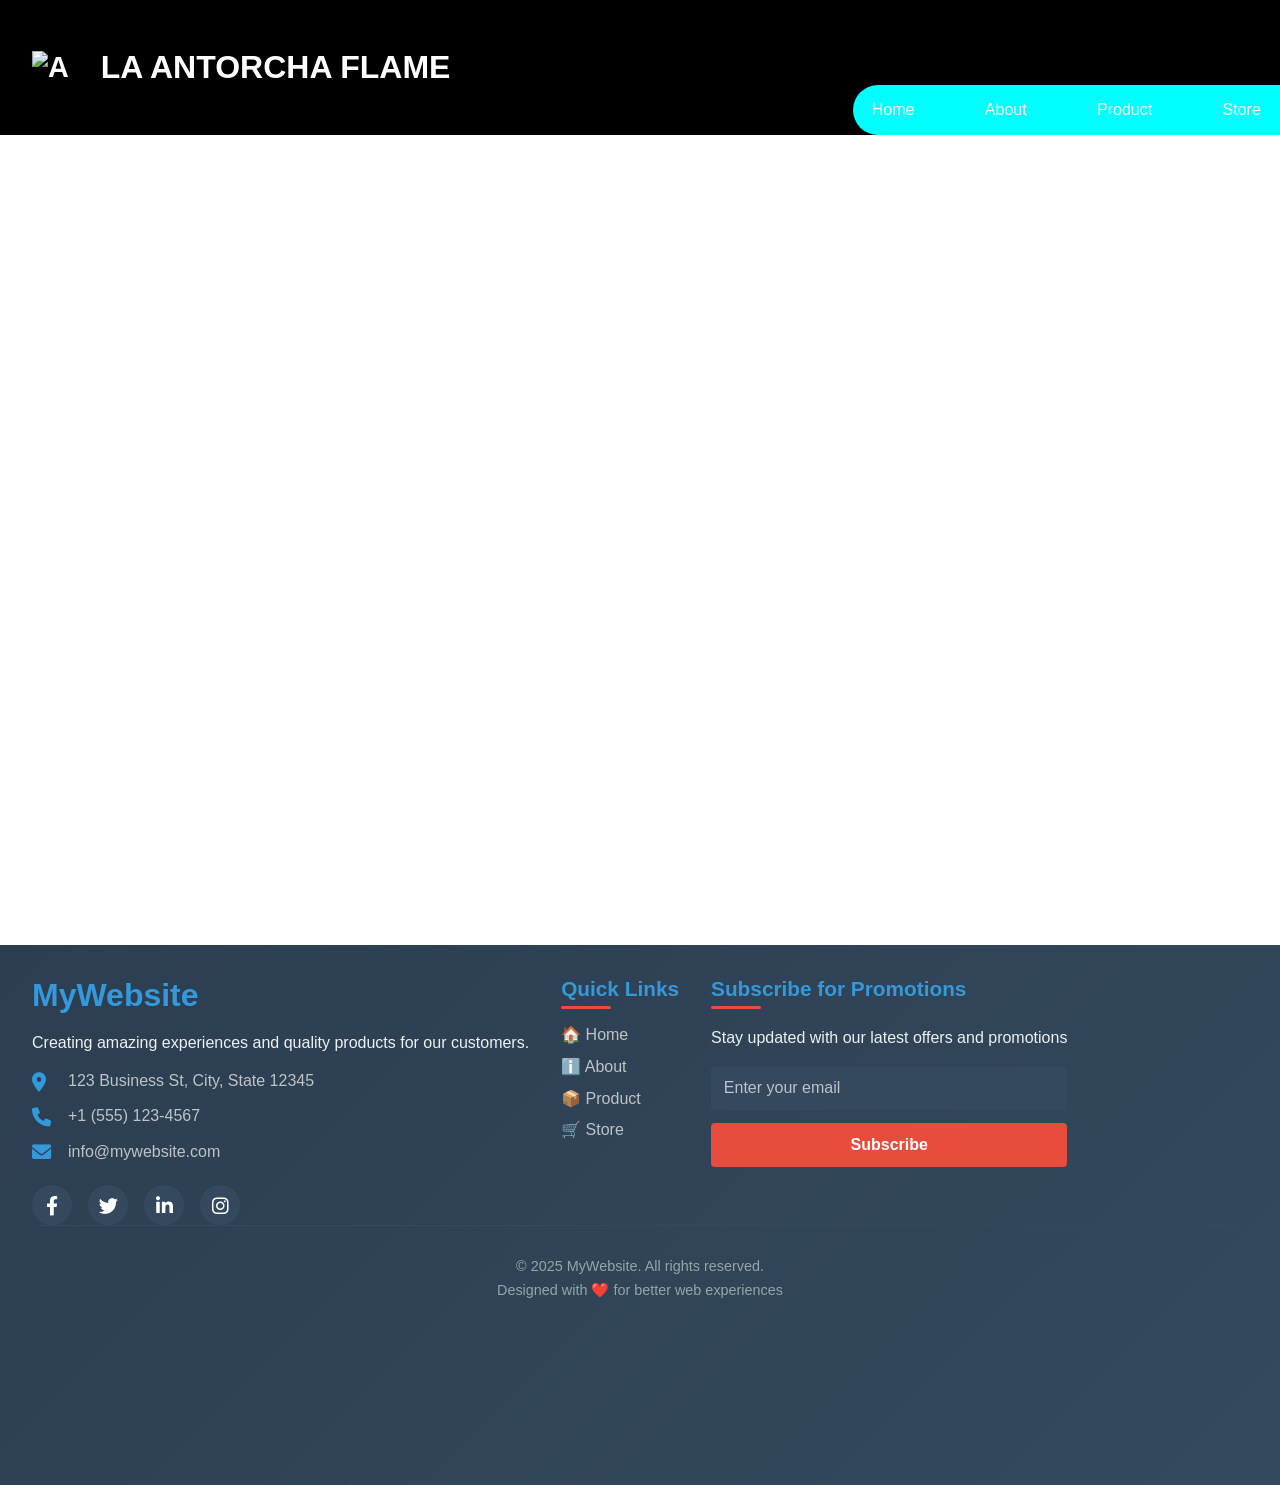
==== about.html @ 3cc9b440 "first commit" ====
<!DOCTYPE html>
<html lang="en">
<head>
    <meta charset="UTF-8">
    <meta name="viewport" content="width=device-width, initial-scale=1.0">
    <link rel="stylesheet" href="styles/style.css">
    <title>About</title>
</head>
<body>
    <iframe src="header.html" width="100%" height="100" frameborder="0"></iframe>

    <main>
        <section>

        </section>
    </main>
    
    <iframe src="footer.html" width="100%" height="100%"></iframe>
</body>
</html>
---- styles/style.css ----
* {
    padding: 0;
    margin: 0;
    box-sizing: border-box;
}

::-webkit-scrollbar {
    display: none;
}

body {
    margin: 0;
    padding: 0;
    min-height: 100vh;
    display: flex;
    flex-direction: column;
}

iframe[src="header.html"] {
    height: 15vh;
    border: none;
    display: block;
}

iframe[src="footer.html"] {
    width: 100%;
    height: 60vh;
    border: none;
    display: block;
}

main {
    height: 90vh;
}
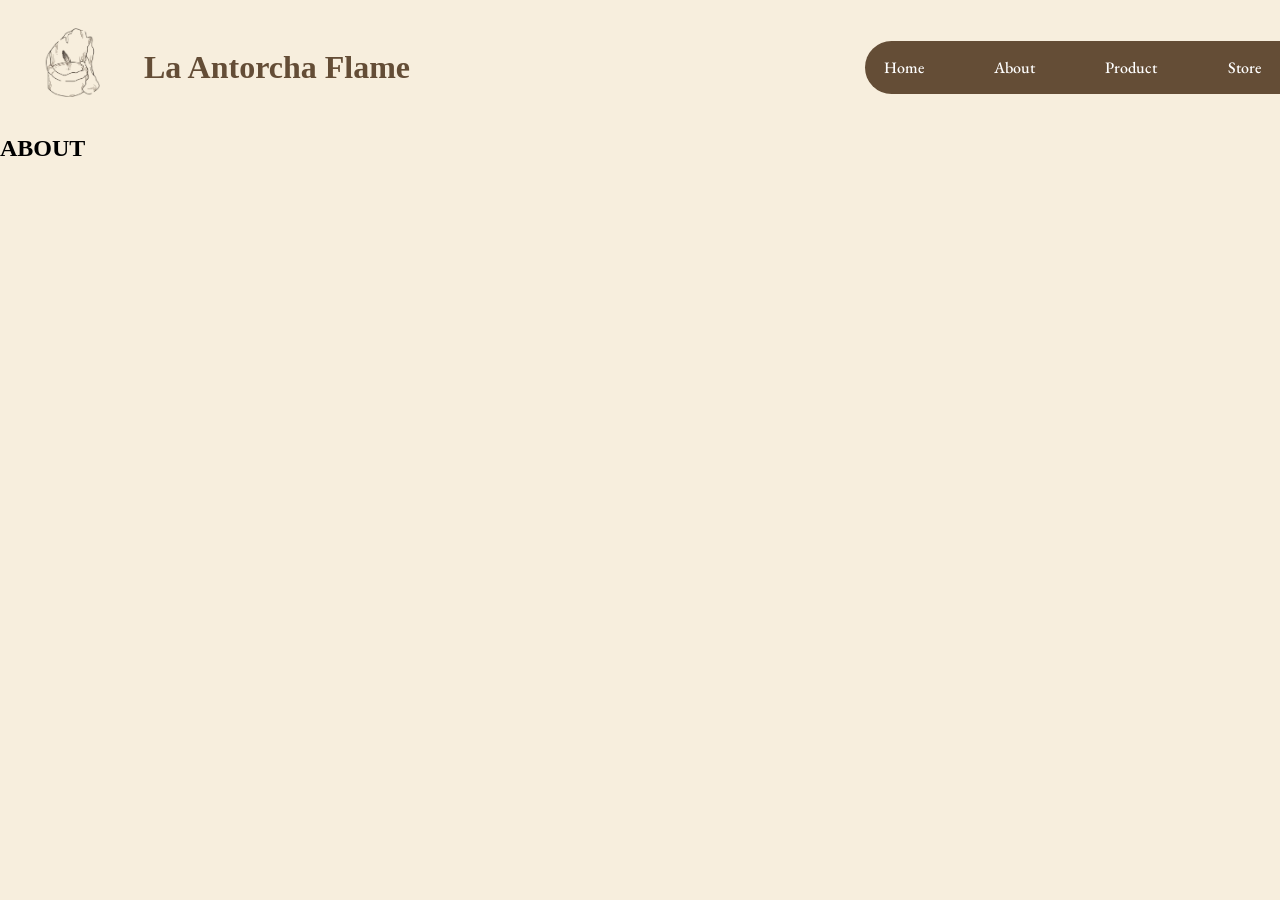
==== commit 45f68775: "Update about, product, and store html." ====
--- a/about.html
+++ b/about.html
@@ -11,10 +11,9 @@
 
     <main>
         <section>
-
+            <h1>ABOUT</h1>
         </section>
     </main>
     
-    <iframe src="footer.html" width="100%" height="100%"></iframe>
 </body>
 </html>
--- a/styles/style.css
+++ b/styles/style.css
@@ -8,10 +8,20 @@
     display: none;
 }
 
+:root {
+    --main-color: #644D36;
+    --main-bg: #F7EEDD;
+    --footer-bg: #B1A9A2;
+
+    --light-color-font: #F7EEDD;
+    --dark-color-font: #352325;
+
+    --accent-color: #756d6e;
+}
+
 body {
-    margin: 0;
-    padding: 0;
-    min-height: 100vh;
+    background-color: var(--main-bg);
+    width: 100%;
     display: flex;
     flex-direction: column;
 }
@@ -24,11 +34,266 @@
 
 iframe[src="footer.html"] {
     width: 100%;
-    height: 60vh;
+    height: 80vh;
     border: none;
     display: block;
 }
 
-main {
-    height: 90vh;
+main .hero-section{
+    height: 85vh;
+    display: flex;
+}
+
+.left-hero, .right-hero {
+    width: 50%;
+    height: 100%;
+}
+
+.left-hero {
+    padding: 2rem 2rem 2rem 0;
+    display: flex;
+    flex-direction: column;
+}
+
+.tagline, .hero-images {
+    height: 50%;
+}
+
+.tagline{
+    padding: 0 0 0 12.5rem;
+}
+
+.up-tagline {
+    font-size: 2rem;
+    font-weight: 600;
+    color: var(--main-color);
+}
+
+.sub-tagline {
+    font-size: 1.5rem;
+    padding: 0 5rem 1rem;
+    font-weight: 300;
+    font-style: italic;
+    color: var(--accent-color);
+}
+
+.hero-description {
+    color: var(--main-color);
+    font-weight: bold;
+}
+
+.hero-images {
+    display: flex;
+    align-items: center;
+}
+
+.hero-shape-1 {
+    display: flex;
+    justify-content: flex-end;
+    align-items: center;
+    background-color: var(--main-color);
+    width: 100%;
+    padding: 1.5rem 5rem;
+    gap: 3rem;
+    border-radius: 0 1rem 1rem 0;
+    overflow: visible;
+}
+
+.thumbnail {
+    position: relative;
+    cursor: pointer;
+    transition: all 0.3s ease;
+    border-radius: 50%;
+    padding: 0.5rem;
+    background: transparent;
+}
+
+.thumbnail img {
+    height: 5rem;
+    width: 5rem;
+    object-fit: cover;
+    border-radius: 50%;
+    transition: all 0.3s ease;
+}
+
+.thumbnail:hover img {
+    transform: scale(1.1);
+    border-color: var(--light-color-font);
+}
+
+.thumbnail.active img {
+    border-color: var(--light-color-font);
+    transform: scale(1.75);
+}
+
+.selection-circle {
+    position: absolute;
+    top: 50%;
+    left: 50%;
+    transform: translate(-50%, -50%) scale(0);
+    width: 6rem;
+    height: 6rem;
+    border: 1.75rem solid var(--main-bg);
+    border-radius: 50%;
+    opacity: 0;
+    transition: all 0.3s ease;
+    box-shadow: 0 0 0 .75rem var(--main-color);
+}
+
+.thumbnail.active .selection-circle {
+    transform: translate(-50%, -50%) scale(1.5);
+    opacity: 1;
+}
+
+
+.right-hero {
+    display: flex;
+    align-items: center;
+    justify-content: center;
+}
+
+.hero-shape-2 {
+    background-color: var(--footer-bg);
+    display: flex;
+    align-items: center;
+    justify-content: center;
+    border-radius: 71% 29% 55% 45% / 45% 36% 64% 55%;
+    animation: floatAndMorph 10s ease-in-out infinite;
+    position: relative;
+}
+
+.hero-shape-2::before {
+    content: '';
+    position: absolute;
+    top: -10%;
+    left: -10%;
+    width: 120%;
+    height: 120%;
+    opacity: 0.1;
+    border-radius: 71% 29% 55% 45% / 45% 36% 64% 55%;
+    animation: floatAndMorph 10s ease-in-out infinite;
+    z-index: -1;
+}
+
+.hero-shape-2 img {
+    height: 20rem;
+    position: relative;
+    z-index: 2;
+    transition: transform 0.3s ease;
+}
+
+@keyframes floatAndMorph {
+    0%, 100% {
+        border-radius: 71% 29% 55% 45% / 45% 36% 64% 55%;
+        transform: translateY(0px);
+    }
+    25% {
+        border-radius: 60% 40% 30% 70% / 60% 30% 70% 40%;
+        transform: translateY(-10px);
+    }
+    50% {
+        border-radius: 40% 60% 70% 30% / 40% 40% 60% 50%;
+        transform: translateY(-5px);
+    }
+    75% {
+        border-radius: 55% 45% 70% 30% / 63% 68% 32% 37%;
+        transform: translateY(-15px);
+    }
+}
+
+@media (max-width: 1200px) {
+    .tagline {
+        padding: 0 0 0 8rem;
+    }
+    
+    .up-tagline {
+        font-size: 1.8rem;
+    }
+    
+    .sub-tagline {
+        font-size: 1.3rem;
+        padding: 0 3rem 1rem;
+    }
+}
+
+@media (max-width: 768px) {
+    main .hero-section {
+        flex-direction: column;
+        height: auto;
+    }
+    
+    .left-hero, .right-hero {
+        width: 100%;
+        height: auto;
+    }
+    
+    .left-hero {
+        padding: 1rem;
+        order: 2;
+    }
+    
+    .right-hero {
+        order: 1;
+        padding: 2rem 0;
+    }
+    
+    .tagline, .hero-images {
+        height: auto;
+    }
+    
+    .tagline {
+        padding: 0 1rem;
+        text-align: center;
+    }
+    
+    .up-tagline {
+        font-size: 1.6rem;
+    }
+    
+    .sub-tagline {
+        font-size: 1.2rem;
+        padding: 0 1rem 1rem;
+    }
+    
+    .hero-shape-1 {
+        justify-content: center;
+        border-radius: 1rem;
+        padding: 1rem 2rem;
+        gap: 2rem;
+    }
+    
+    .thumbnail img {
+        height: 4rem;
+        width: 4rem;
+    }
+    
+    .selection-circle {
+        width: 5rem;
+        height: 5rem;
+    }
+}
+
+@media (max-width: 480px) {
+    .hero-shape-1 {
+        padding: 1rem;
+        gap: 1.5rem;
+    }
+    
+    .thumbnail img {
+        height: 3.5rem;
+        width: 3.5rem;
+    }
+    
+    .selection-circle {
+        width: 4.5rem;
+        height: 4.5rem;
+    }
+    
+    .up-tagline {
+        font-size: 1.4rem;
+    }
+    
+    .sub-tagline {
+        font-size: 1.1rem;
+    }
 }
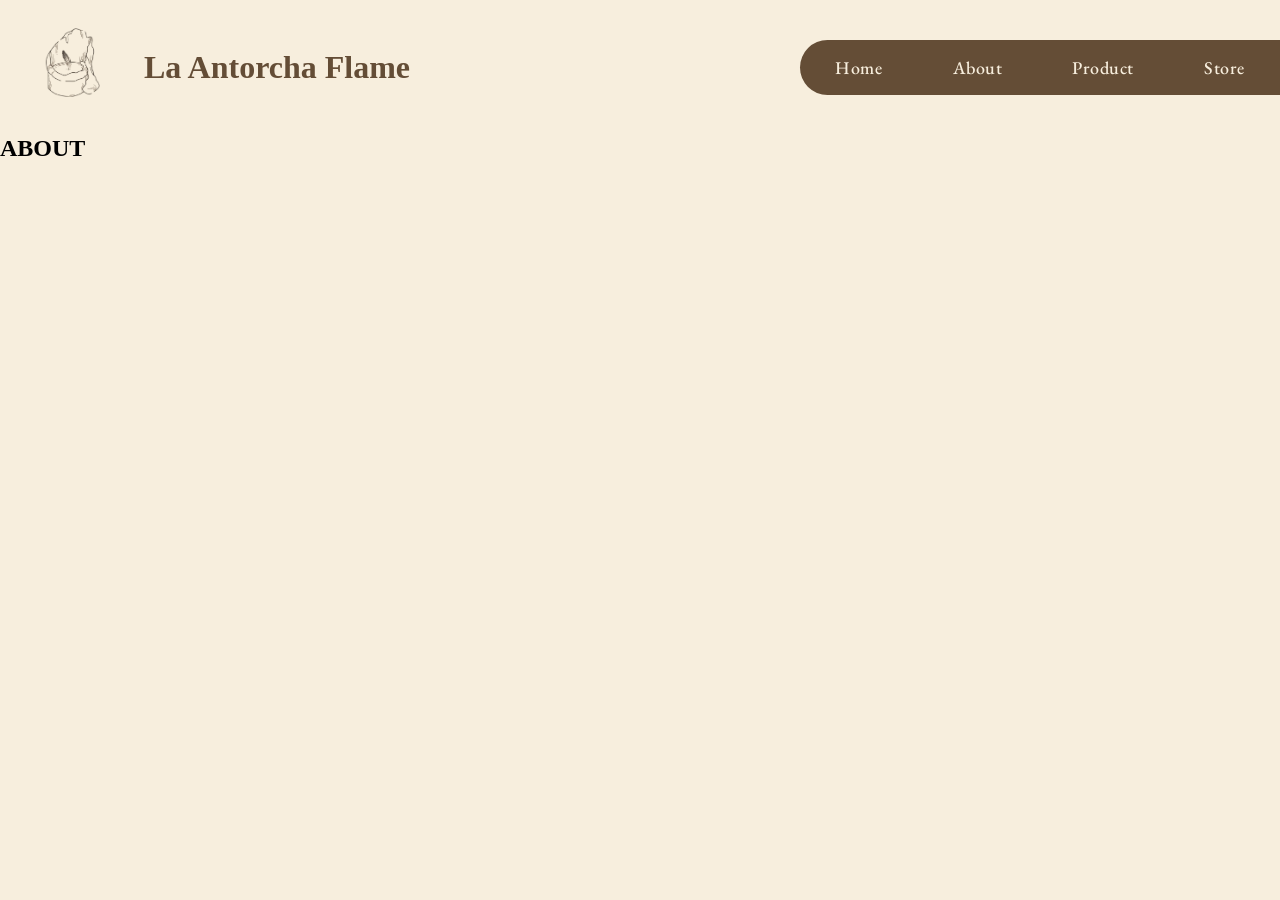
==== commit 57c4b039: "Section 2 ok." ====
--- a/about.html
+++ b/about.html
@@ -4,7 +4,7 @@
     <meta charset="UTF-8">
     <meta name="viewport" content="width=device-width, initial-scale=1.0">
     <link rel="stylesheet" href="styles/style.css">
-    <title>About</title>
+    <title>La Antorcha Flame - About</title>
 </head>
 <body>
     <iframe src="header.html" width="100%" height="100" frameborder="0"></iframe>
--- a/styles/style.css
+++ b/styles/style.css
@@ -21,9 +21,10 @@
 
 body {
     background-color: var(--main-bg);
-    width: 100%;
+    width: 100vw;
     display: flex;
     flex-direction: column;
+    overflow-x: hidden;
 }
 
 iframe[src="header.html"] {
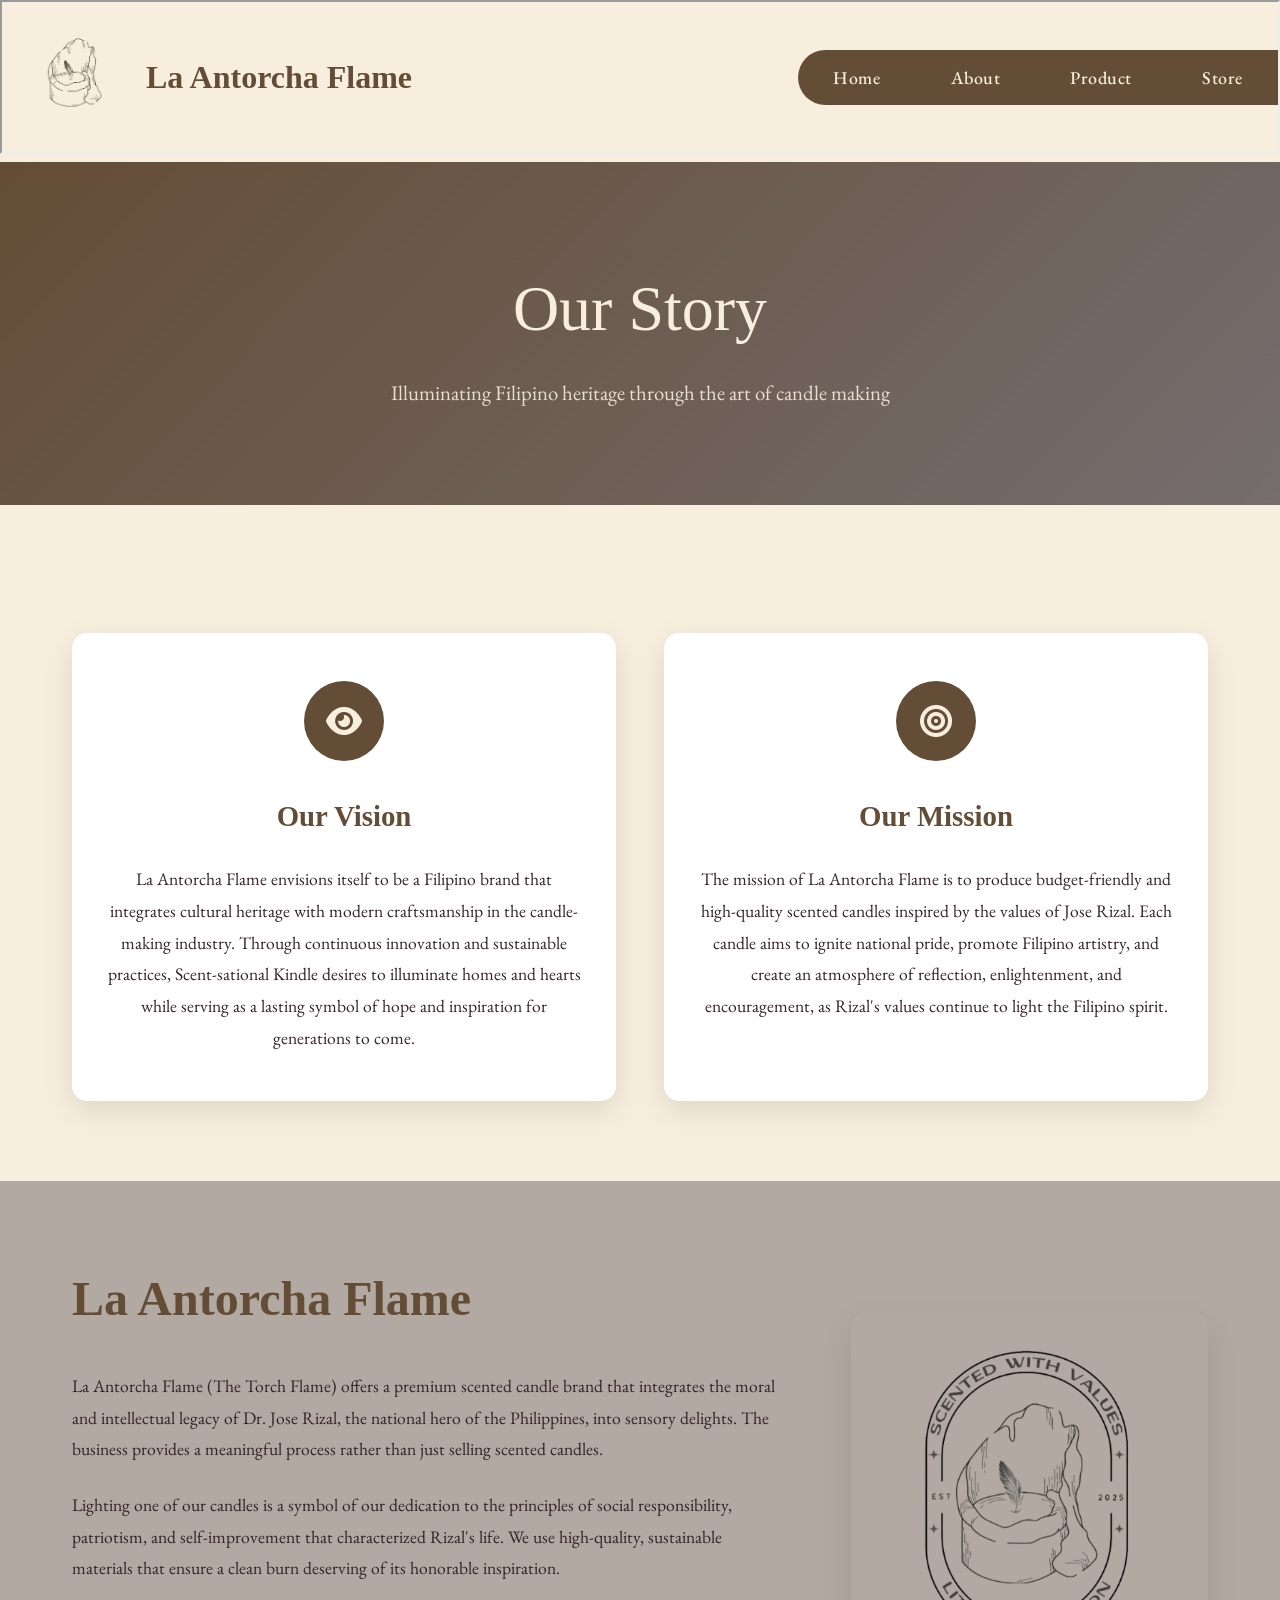
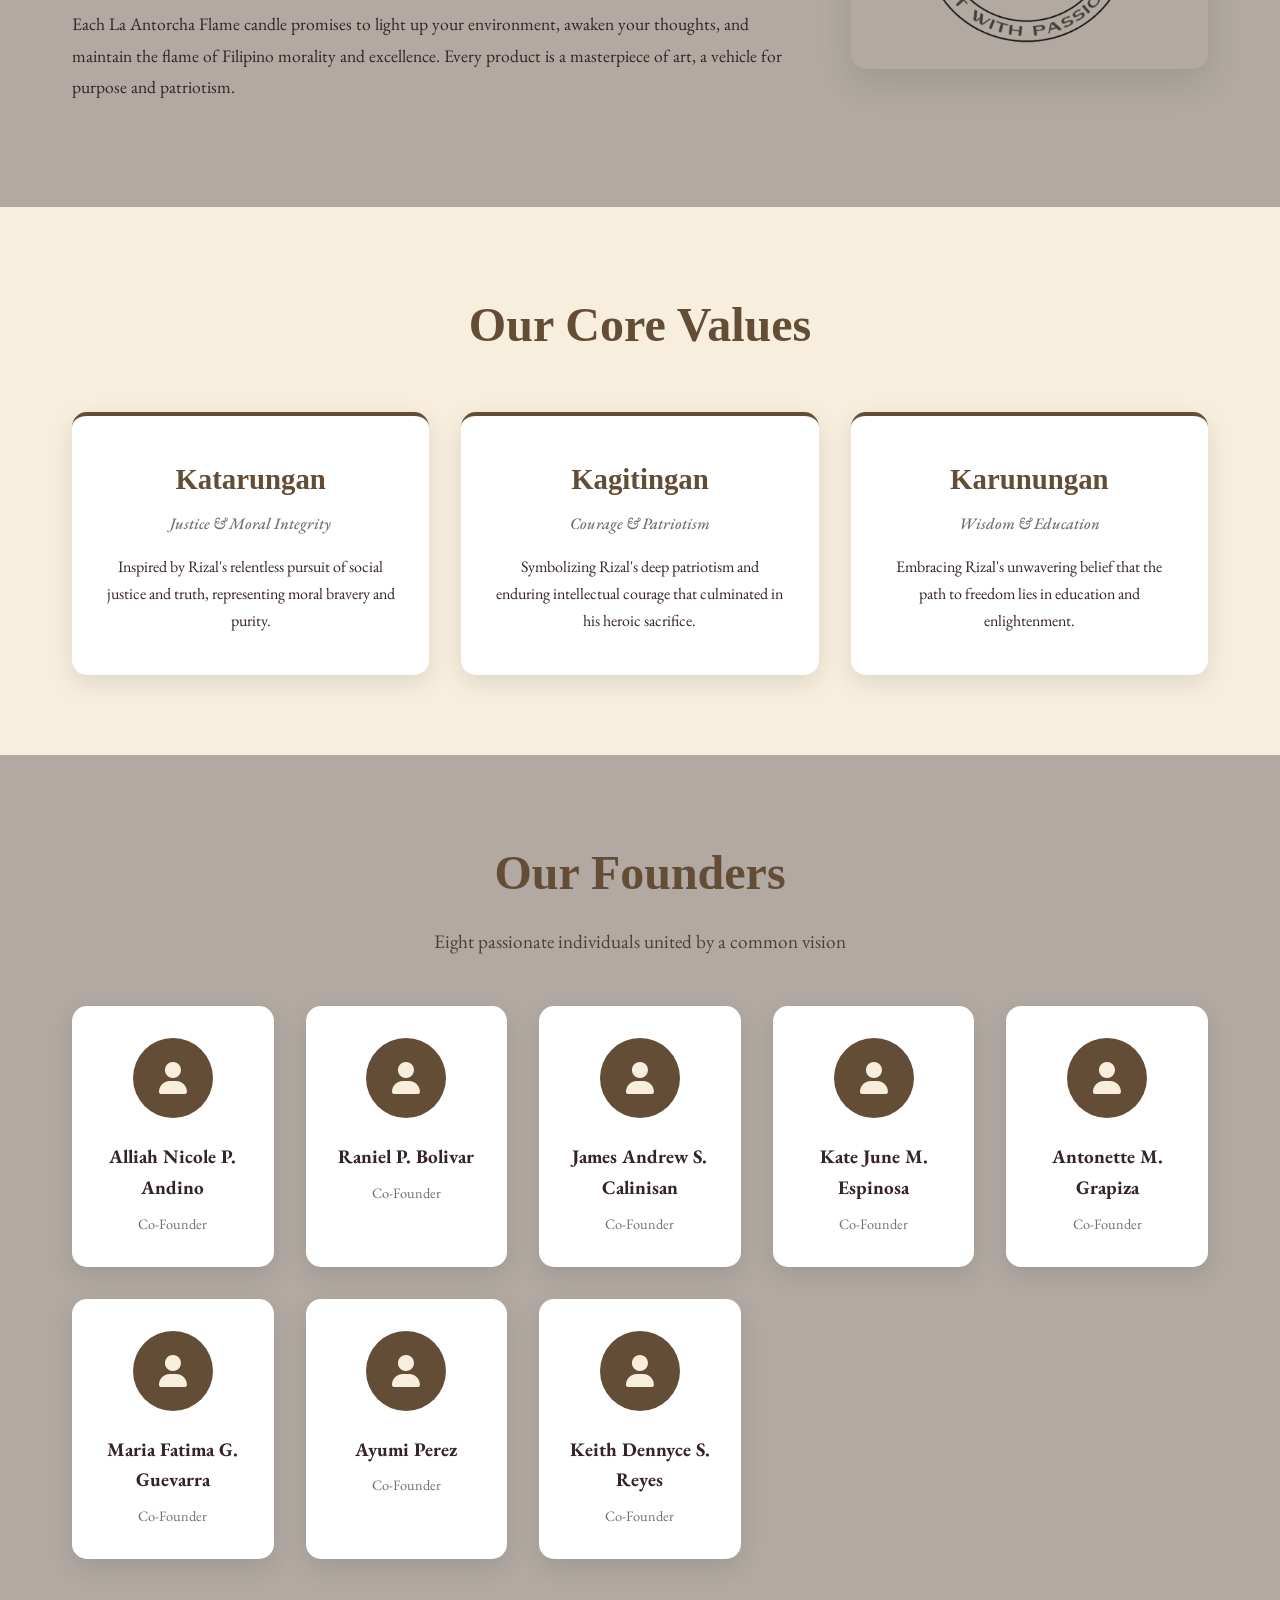
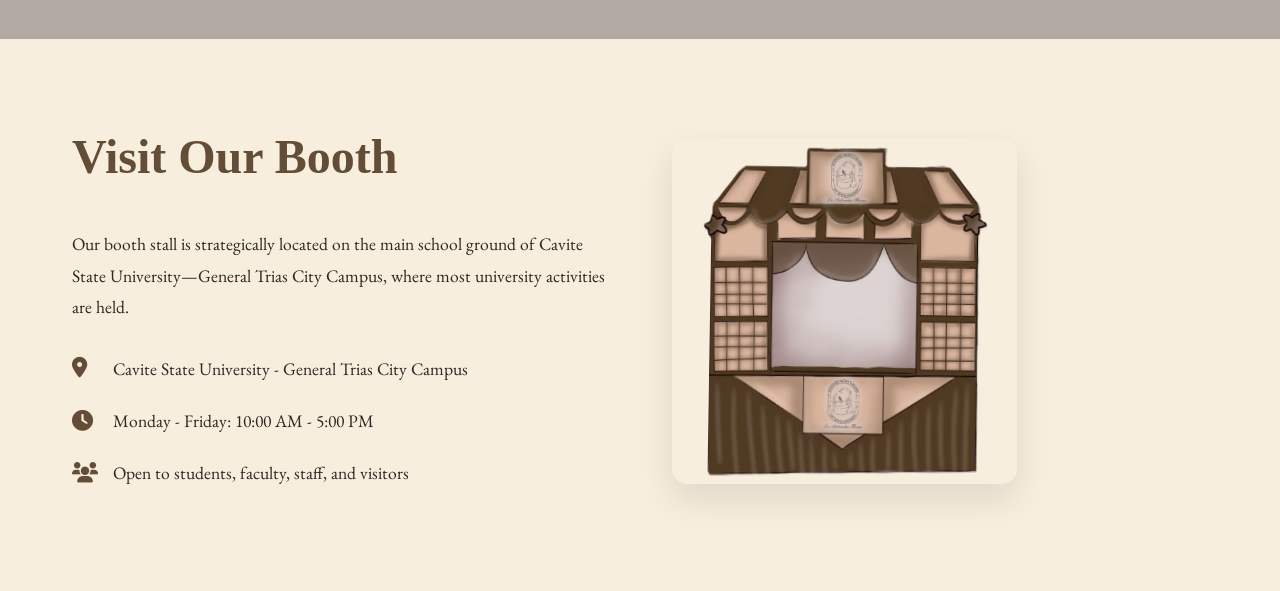
==== commit ff845877: "About started." ====
--- a/about.html
+++ b/about.html
@@ -2,18 +2,179 @@
 <html lang="en">
 <head>
     <meta charset="UTF-8">
+    <meta name="theme-color" content="#5c2f2d" />
     <meta name="viewport" content="width=device-width, initial-scale=1.0">
-    <link rel="stylesheet" href="styles/style.css">
-    <title>La Antorcha Flame - About</title>
+    <link rel="icon" type="image/x-icon" href="assets/images/logo.ico" />
+    <title>About Us - La Antorcha Flame</title>
+    <link rel="stylesheet" href="styles/about-style.css">
+    <link rel="stylesheet" href="styles/header-style.css">
+    <link rel="stylesheet" href="https://cdnjs.cloudflare.com/ajax/libs/font-awesome/6.0.0/css/all.min.css">
+    <link href="https://fonts.googleapis.com/css2?family=EB+Garamond:ital,wght@0,400..800;1,400..800&display=swap" rel="stylesheet">
+    <link href="https://db.onlinewebfonts.com/c/80556710521d23086f530e782e89b377?family=Shelley+Script+LT+W01" rel="stylesheet">
 </head>
 <body>
-    <iframe src="header.html" width="100%" height="100" frameborder="0"></iframe>
+    <iframe src="header.html" width="100%"></iframe>
 
-    <main>
-        <section>
-            <h1>ABOUT</h1>
+    <main class="about-main">
+        <section class="about-hero">
+            <div class="hero-content">
+                <h1>Our Story</h1>
+                <p>Illuminating Filipino heritage through the art of candle making</p>
+            </div>
+        </section>
+
+        <section class="mission-vision">
+            <div class="container">
+                <div class="mv-grid">
+                    <div class="mv-card">
+                        <div class="mv-icon">
+                            <i class="fas fa-eye"></i>
+                        </div>
+                        <h3>Our Vision</h3>
+                        <p>La Antorcha Flame envisions itself to be a Filipino brand that integrates cultural heritage with modern craftsmanship in the candle-making industry. Through continuous innovation and sustainable practices, Scent-sational Kindle desires to illuminate homes and hearts while serving as a lasting symbol of hope and inspiration for generations to come.</p>
+                    </div>
+                    <div class="mv-card">
+                        <div class="mv-icon">
+                            <i class="fas fa-bullseye"></i>
+                        </div>
+                        <h3>Our Mission</h3>
+                        <p>The mission of La Antorcha Flame is to produce budget-friendly and high-quality scented candles inspired by the values of Jose Rizal. Each candle aims to ignite national pride, promote Filipino artistry, and create an atmosphere of reflection, enlightenment, and encouragement, as Rizal's values continue to light the Filipino spirit.</p>
+                    </div>
+                </div>
+            </div>
+        </section>
+
+        <section class="our-story">
+            <div class="container">
+                <div class="story-content">
+                    <div class="story-text">
+                        <h2>La Antorcha Flame</h2>
+                        <p>La Antorcha Flame (The Torch Flame) offers a premium scented candle brand that integrates the moral and intellectual legacy of Dr. Jose Rizal, the national hero of the Philippines, into sensory delights. The business provides a meaningful process rather than just selling scented candles.</p>
+                        <p>Lighting one of our candles is a symbol of our dedication to the principles of social responsibility, patriotism, and self-improvement that characterized Rizal's life. We use high-quality, sustainable materials that ensure a clean burn deserving of its honorable inspiration.</p>
+                        <p>Each La Antorcha Flame candle promises to light up your environment, awaken your thoughts, and maintain the flame of Filipino morality and excellence. Every product is a masterpiece of art, a vehicle for purpose and patriotism.</p>
+                    </div>
+                    <div class="story-image">
+                        <img src="assets/images/logo-bg.png" alt="La Antorcha Flame Logo">
+                    </div>
+                </div>
+            </div>
+        </section>
+
+        <section class="values">
+            <div class="container">
+                <h2>Our Core Values</h2>
+                <div class="values-grid">
+                    <div class="value-card">
+                        <h3>Katarungan</h3>
+                        <p class="value-desc">Justice & Moral Integrity</p>
+                        <p>Inspired by Rizal's relentless pursuit of social justice and truth, representing moral bravery and purity.</p>
+                    </div>
+                    <div class="value-card">
+                        <h3>Kagitingan</h3>
+                        <p class="value-desc">Courage & Patriotism</p>
+                        <p>Symbolizing Rizal's deep patriotism and enduring intellectual courage that culminated in his heroic sacrifice.</p>
+                    </div>
+                    <div class="value-card">
+                        <h3>Karunungan</h3>
+                        <p class="value-desc">Wisdom & Education</p>
+                        <p>Embracing Rizal's unwavering belief that the path to freedom lies in education and enlightenment.</p>
+                    </div>
+                </div>
+            </div>
+        </section>
+
+        <section class="team">
+            <div class="container">
+                <h2>Our Founders</h2>
+                <p class="team-subtitle">Eight passionate individuals united by a common vision</p>
+                <div class="team-grid">
+                    <div class="team-member">
+                        <div class="member-avatar">
+                            <i class="fas fa-user"></i>
+                        </div>
+                        <h4>Alliah Nicole P. Andino</h4>
+                        <p>Co-Founder</p>
+                    </div>
+                    <div class="team-member">
+                        <div class="member-avatar">
+                            <i class="fas fa-user"></i>
+                        </div>
+                        <h4>Raniel P. Bolivar</h4>
+                        <p>Co-Founder</p>
+                    </div>
+                    <div class="team-member">
+                        <div class="member-avatar">
+                            <i class="fas fa-user"></i>
+                        </div>
+                        <h4>James Andrew S. Calinisan</h4>
+                        <p>Co-Founder</p>
+                    </div>
+                    <div class="team-member">
+                        <div class="member-avatar">
+                            <i class="fas fa-user"></i>
+                        </div>
+                        <h4>Kate June M. Espinosa</h4>
+                        <p>Co-Founder</p>
+                    </div>
+                    <div class="team-member">
+                        <div class="member-avatar">
+                            <i class="fas fa-user"></i>
+                        </div>
+                        <h4>Antonette M. Grapiza</h4>
+                        <p>Co-Founder</p>
+                    </div>
+                    <div class="team-member">
+                        <div class="member-avatar">
+                            <i class="fas fa-user"></i>
+                        </div>
+                        <h4>Maria Fatima G. Guevarra</h4>
+                        <p>Co-Founder</p>
+                    </div>
+                    <div class="team-member">
+                        <div class="member-avatar">
+                            <i class="fas fa-user"></i>
+                        </div>
+                        <h4>Ayumi Perez</h4>
+                        <p>Co-Founder</p>
+                    </div>
+                    <div class="team-member">
+                        <div class="member-avatar">
+                            <i class="fas fa-user"></i>
+                        </div>
+                        <h4>Keith Dennyce S. Reyes</h4>
+                        <p>Co-Founder</p>
+                    </div>
+                </div>
+            </div>
+        </section>
+
+        <section class="location">
+            <div class="container">
+                <div class="location-content">
+                    <div class="location-text">
+                        <h2>Visit Our Booth</h2>
+                        <p>Our booth stall is strategically located on the main school ground of Cavite State University—General Trias City Campus, where most university activities are held.</p>
+                        <div class="location-details">
+                            <div class="detail-item">
+                                <i class="fas fa-map-marker-alt"></i>
+                                <span>Cavite State University - General Trias City Campus</span>
+                            </div>
+                            <div class="detail-item">
+                                <i class="fas fa-clock"></i>
+                                <span>Monday - Friday: 10:00 AM - 5:00 PM</span>
+                            </div>
+                            <div class="detail-item">
+                                <i class="fas fa-users"></i>
+                                <span>Open to students, faculty, staff, and visitors</span>
+                            </div>
+                        </div>
+                    </div>
+                    <div class="location-image">
+                        <img src="assets/images/booth.png" alt="La Antorcha Flame Booth">
+                    </div>
+                </div>
+            </div>
         </section>
     </main>
-    
 </body>
 </html>
--- a/styles/about-style.css
+++ b/styles/about-style.css
@@ -0,0 +1,387 @@
+* {
+    margin: 0;
+    padding: 0;
+    box-sizing: border-box;
+}
+
+:root {
+    --main-color: #644D36;
+    --main-bg: #F7EEDD;
+    --footer-bg: #B1A9A2;
+    --light-color-font: #F7EEDD;
+    --dark-color-font: #352325;
+    --accent-color: #756d6e;
+}
+
+body {
+    background-color: var(--main-bg);
+    font-family: 'EB Garamond', serif;
+    color: var(--dark-color-font);
+    line-height: 1.6;
+}
+
+.about-main {
+    min-height: 85vh;
+}
+
+.container {
+    max-width: 1200px;
+    margin: 0 auto;
+    padding: 0 2rem;
+}
+
+.about-hero {
+    background: linear-gradient(135deg, var(--main-color) 0%, var(--accent-color) 100%);
+    color: var(--light-color-font);
+    padding: 6rem 2rem;
+    text-align: center;
+}
+
+.hero-content h1 {
+    font-family: "Shelley Script LT W01", serif;
+    font-size: 4rem;
+    margin-bottom: 1rem;
+    font-weight: normal;
+}
+
+.hero-content p {
+    font-size: 1.3rem;
+    opacity: 0.9;
+}
+
+/* Mission Vision Section */
+.mission-vision {
+    padding: 5rem 0;
+    background-color: var(--main-bg);
+}
+
+.mv-grid {
+    display: grid;
+    grid-template-columns: repeat(auto-fit, minmax(300px, 1fr));
+    gap: 3rem;
+    margin-top: 3rem;
+}
+
+.mv-card {
+    background: white;
+    padding: 3rem 2rem;
+    border-radius: 15px;
+    text-align: center;
+    box-shadow: 0 10px 30px rgba(0,0,0,0.1);
+    transition: transform 0.3s ease;
+}
+
+.mv-card:hover {
+    transform: translateY(-5px);
+}
+
+.mv-icon {
+    width: 80px;
+    height: 80px;
+    background: var(--main-color);
+    border-radius: 50%;
+    display: flex;
+    align-items: center;
+    justify-content: center;
+    margin: 0 auto 2rem;
+}
+
+.mv-icon i {
+    font-size: 2rem;
+    color: var(--light-color-font);
+}
+
+.mv-card h3 {
+    font-size: 1.8rem;
+    margin-bottom: 1.5rem;
+    color: var(--main-color);
+    font-family: "Shelley Script LT W01", serif;
+}
+
+.mv-card p {
+    font-size: 1.1rem;
+    line-height: 1.8;
+}
+
+/* Our Story Section */
+.our-story {
+    padding: 5rem 0;
+    background-color: var(--footer-bg);
+}
+
+.story-content {
+    display: grid;
+    grid-template-columns: 2fr 1fr;
+    gap: 4rem;
+    align-items: center;
+}
+
+.story-text h2 {
+    font-family: "Shelley Script LT W01", serif;
+    font-size: 3rem;
+    color: var(--main-color);
+    margin-bottom: 2rem;
+}
+
+.story-text p {
+    font-size: 1.1rem;
+    margin-bottom: 1.5rem;
+    line-height: 1.8;
+}
+
+.story-image {
+    text-align: center;
+}
+
+.story-image img {
+    max-width: 100%;
+    height: auto;
+    border-radius: 15px;
+    box-shadow: 0 15px 35px rgba(0,0,0,0.1);
+}
+
+/* Values Section */
+.values {
+    padding: 5rem 0;
+    background-color: var(--main-bg);
+    text-align: center;
+}
+
+.values h2 {
+    font-family: "Shelley Script LT W01", serif;
+    font-size: 3rem;
+    color: var(--main-color);
+    margin-bottom: 1rem;
+}
+
+.values-grid {
+    display: grid;
+    grid-template-columns: repeat(auto-fit, minmax(250px, 1fr));
+    gap: 2rem;
+    margin-top: 3rem;
+}
+
+.value-card {
+    background: white;
+    padding: 2.5rem 2rem;
+    border-radius: 15px;
+    box-shadow: 0 8px 25px rgba(0,0,0,0.1);
+    transition: all 0.3s ease;
+    border-top: 4px solid var(--main-color);
+}
+
+.value-card:hover {
+    transform: translateY(-8px);
+    box-shadow: 0 15px 35px rgba(0,0,0,0.15);
+}
+
+.value-card h3 {
+    font-size: 1.8rem;
+    color: var(--main-color);
+    margin-bottom: 0.5rem;
+    font-family: "Shelley Script LT W01", serif;
+}
+
+.value-desc {
+    font-style: italic;
+    color: var(--accent-color);
+    margin-bottom: 1rem;
+    font-weight: 500;
+}
+
+.value-card p {
+    font-size: 1rem;
+    line-height: 1.7;
+}
+
+/* Team Section */
+.team {
+    padding: 5rem 0;
+    background-color: var(--footer-bg);
+    text-align: center;
+}
+
+.team h2 {
+    font-family: "Shelley Script LT W01", serif;
+    font-size: 3rem;
+    color: var(--main-color);
+    margin-bottom: 1rem;
+}
+
+.team-subtitle {
+    font-size: 1.2rem;
+    color: var(--dark-color-font);
+    margin-bottom: 3rem;
+    opacity: 0.8;
+}
+
+.team-grid {
+    display: grid;
+    grid-template-columns: repeat(auto-fit, minmax(200px, 1fr));
+    gap: 2rem;
+}
+
+.team-member {
+    background: white;
+    padding: 2rem 1.5rem;
+    border-radius: 15px;
+    box-shadow: 0 8px 25px rgba(0,0,0,0.1);
+    transition: transform 0.3s ease;
+}
+
+.team-member:hover {
+    transform: translateY(-5px);
+}
+
+.member-avatar {
+    width: 80px;
+    height: 80px;
+    background: var(--main-color);
+    border-radius: 50%;
+    display: flex;
+    align-items: center;
+    justify-content: center;
+    margin: 0 auto 1.5rem;
+}
+
+.member-avatar i {
+    font-size: 2rem;
+    color: var(--light-color-font);
+}
+
+.team-member h4 {
+    font-size: 1.2rem;
+    color: var(--dark-color-font);
+    margin-bottom: 0.5rem;
+}
+
+.team-member p {
+    color: var(--accent-color);
+    font-size: 0.9rem;
+}
+
+/* Location Section */
+.location {
+    padding: 5rem 0;
+    background-color: var(--main-bg);
+}
+
+.location-content {
+    display: grid;
+    grid-template-columns: 1fr 1fr;
+    gap: 4rem;
+    align-items: center;
+}
+
+.location-text h2 {
+    font-family: "Shelley Script LT W01", serif;
+    font-size: 3rem;
+    color: var(--main-color);
+    margin-bottom: 2rem;
+}
+
+.location-text p {
+    font-size: 1.1rem;
+    margin-bottom: 2rem;
+    line-height: 1.8;
+}
+
+.detail-item {
+    display: flex;
+    align-items: center;
+    margin-bottom: 1.5rem;
+    font-size: 1.1rem;
+}
+
+.detail-item i {
+    color: var(--main-color);
+    font-size: 1.3rem;
+    margin-right: 1rem;
+    width: 25px;
+}
+
+.location-image img {
+    max-width: 100%;
+    height: auto;
+    border-radius: 15px;
+    box-shadow: 0 15px 35px rgba(0,0,0,0.1);
+}
+
+/* Responsive Design */
+@media (max-width: 1024px) {
+    .hero-content h1 {
+        font-size: 3rem;
+    }
+    
+    .story-content,
+    .location-content {
+        grid-template-columns: 1fr;
+        gap: 3rem;
+    }
+    
+    .story-image,
+    .location-image {
+        order: -1;
+    }
+}
+
+@media (max-width: 768px) {
+    .about-hero {
+        padding: 4rem 1rem;
+    }
+    
+    .hero-content h1 {
+        font-size: 2.5rem;
+    }
+    
+    .hero-content p {
+        font-size: 1.1rem;
+    }
+    
+    .container {
+        padding: 0 1rem;
+    }
+    
+    .mv-grid,
+    .values-grid,
+    .team-grid {
+        grid-template-columns: 1fr;
+    }
+    
+    .mv-card,
+    .value-card,
+    .team-member {
+        padding: 2rem 1.5rem;
+    }
+    
+    .story-text h2,
+    .values h2,
+    .team h2,
+    .location-text h2 {
+        font-size: 2.2rem;
+    }
+}
+
+@media (max-width: 480px) {
+    .about-hero {
+        padding: 3rem 1rem;
+    }
+    
+    .hero-content h1 {
+        font-size: 2rem;
+    }
+    
+    .hero-content p {
+        font-size: 1rem;
+    }
+    
+    .mv-card,
+    .value-card,
+    .team-member {
+        padding: 1.5rem 1rem;
+    }
+    
+    .detail-item {
+        font-size: 1rem;
+    }
+}
--- a/styles/header-style.css
+++ b/styles/header-style.css
@@ -0,0 +1,247 @@
+* {
+    margin: 0;
+    padding: 0;
+    box-sizing: border-box;
+}
+
+::-webkit-scrollbar {
+    display: none;
+}
+
+:root {
+    --main-color: #644D36;
+    --main-bg: #F7EEDD;
+    --footer-bg: #B1A9A2;
+    --light-color-font: #F7EEDD;
+    --dark-color-font: #352325;
+    --accent-color: #756d6e;
+}
+
+body {
+    margin: 0;
+}
+
+header {
+    font-family: 'EB Garamond', serif;
+    display: flex;
+    justify-content: space-between;
+    background-color: var(--main-bg);
+    height: 100vh;
+}
+
+.header-content {
+    padding: 0 2rem;
+    display: flex;
+    align-items: center;
+    gap: 2rem;
+}
+
+.header-content h1 {
+    font-family: "Shelley Script LT W01", serif;
+    color: var(--main-color);
+}
+
+.logo {
+    color: white;
+    font-size: 1.8rem;
+    font-weight: bold;
+    text-decoration: none;
+}
+
+.logo img {
+    height: 5rem;
+}
+
+nav {
+    display: flex;
+    align-items: center;
+}
+
+nav ul {
+    list-style: none;
+    display: flex;
+    gap: 2rem;
+    background-color: var(--main-color);
+    padding: 1rem;
+    border-radius: 5rem 0 0 5rem;
+}
+
+nav a {
+    position: relative;
+    text-decoration: none;
+    font-family: 'EB Garamond', serif;
+    color: var(--light-color-font);
+    font-size: 18px;
+    letter-spacing: 0.5px;
+    padding: 0.8rem 1.2rem;
+    font-weight: 500;
+    transition: all 0.3s ease;
+}
+
+nav a:after {
+    content: "";
+    position: absolute;
+    background-color: var(--light-color-font);
+    height: 2px;
+    width: 0;
+    left: 20%;
+    bottom: 5px;
+    transition: 0.3s;
+}
+
+nav a:hover {
+    color: var(--light-color-font);
+}
+
+nav a:hover:after {
+    width: 60%;
+}
+
+/* Tablet Styles (768px - 1024px) */
+@media (max-width: 1024px) and (min-width: 769px) {
+    .header-content h1 {
+        font-size: 3rem;
+    }
+
+    .logo img {
+        height: 7rem;
+    }
+    
+    nav ul {
+        gap: 1.5rem;
+    }
+    
+    nav a {
+        font-size: 1.25rem;
+        padding: 0.6rem 1rem;
+    }
+}
+
+/* Mobile Styles (768px and below) */
+@media (max-width: 768px) {
+    header {
+        height: auto;
+        gap: 1rem;
+    }
+    
+    .header-content {
+        padding: 0;
+        justify-content: center;
+        padding: 0 1rem;
+    }
+    
+    .header-content h1 {
+        font-size: 2rem;
+    }
+    
+    .logo img {
+        height: 5rem;
+    }
+    
+    nav ul {
+        padding: 0.8rem;
+        gap: 1rem;
+    }
+    
+    nav a {
+        font-size: 14px;
+        padding: 0.5rem 0.8rem;
+    }
+}
+
+/* Burger Menu Styles - Mobile Only (480px and below) */
+.burger-menu {
+    display: none;
+    flex-direction: column;
+    cursor: pointer;
+    padding: 0.5rem;
+    z-index: 1000;
+    background: var(--main-bg);
+    border-radius: 4px;
+}
+
+.burger-menu span {
+    width: 25px;
+    height: 3px;
+    background-color: var(--main-color);
+    margin: 3px 0;
+    transition: 0.3s;
+    border-radius: 2px;
+}
+
+/* Burger menu animation to X */
+.burger-menu.active span:nth-child(1) {
+    transform: rotate(45deg) translate(6px, 6px);
+    background-color: var(--light-color-font);
+}
+
+.burger-menu.active span:nth-child(2) {
+    opacity: 0;
+}
+
+.burger-menu.active span:nth-child(3) {
+    transform: rotate(-45deg) translate(6px, -6px);
+    background-color: var(--light-color-font);
+}
+
+.burger-menu.active {
+    background-color: var(--main-color);
+    border-color: var(--light-color-font);
+}
+
+/* Small Mobile Styles (480px and below) - BURGER MENU ONLY HERE */
+@media (max-width: 480px) {
+    .header-content h1 {
+        font-size: 2rem;
+    }
+    
+    .logo img {
+        height: 3.5rem;
+    }
+    
+    nav ul {
+        display: none;
+    }
+    
+    .burger-menu {
+        display: flex;
+    }
+    
+    nav ul.active {
+        display: flex;
+        position: fixed;
+        top: 0;
+        right: 0;
+        width: 100%;
+        background-color: var(--main-color);
+        flex-direction: row;
+        justify-content: center;
+        align-items: center;
+        text-align: center;
+        z-index: 999;
+        border-radius: 0;
+        gap: 1rem;
+        margin: 0;
+    }
+    
+    nav ul li {
+        width: 100%;
+    }
+    
+    nav a {
+        font-size: .75rem;
+        display: block;
+        width: 100%;
+        text-align: center;
+    }
+    
+    nav a:after {
+        left: 50%;
+        transform: translateX(-50%);
+        bottom: 8px;
+    }
+    
+    nav a:hover:after {
+        width: 40%;
+    }
+}
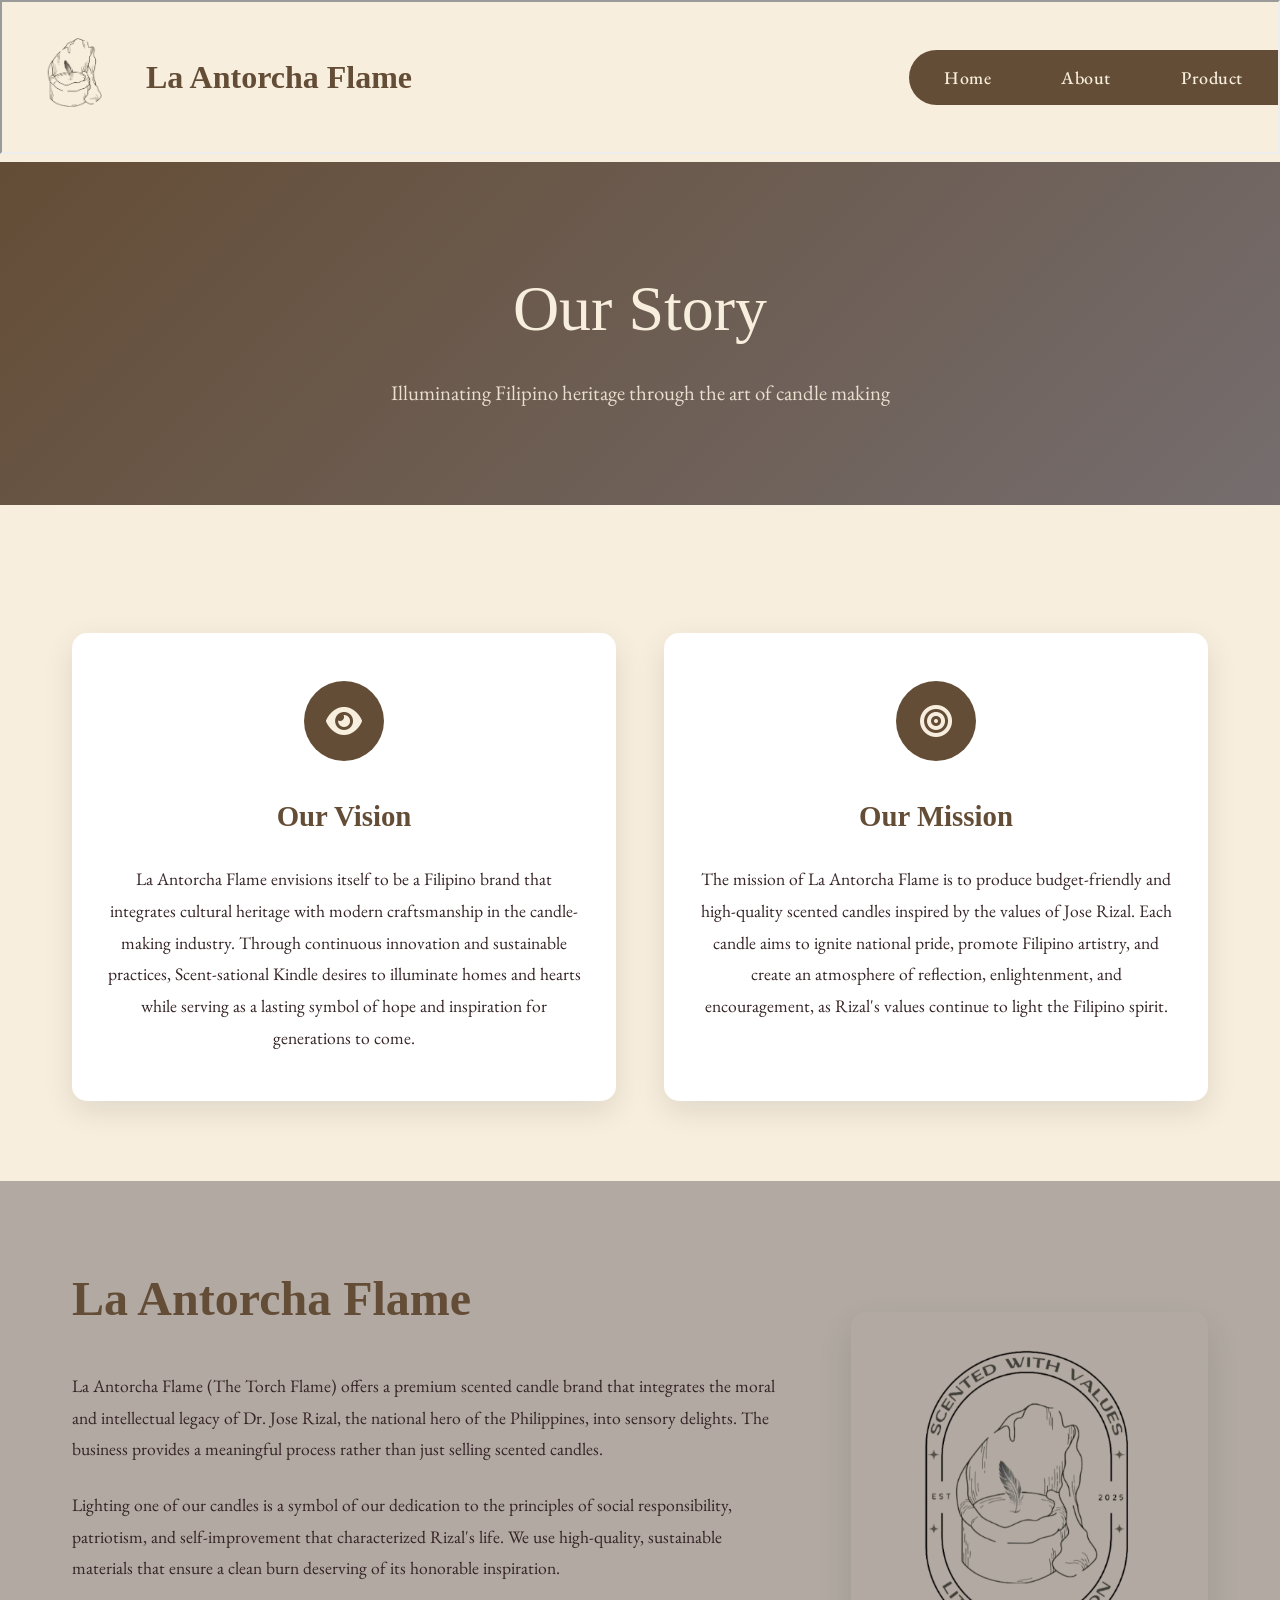
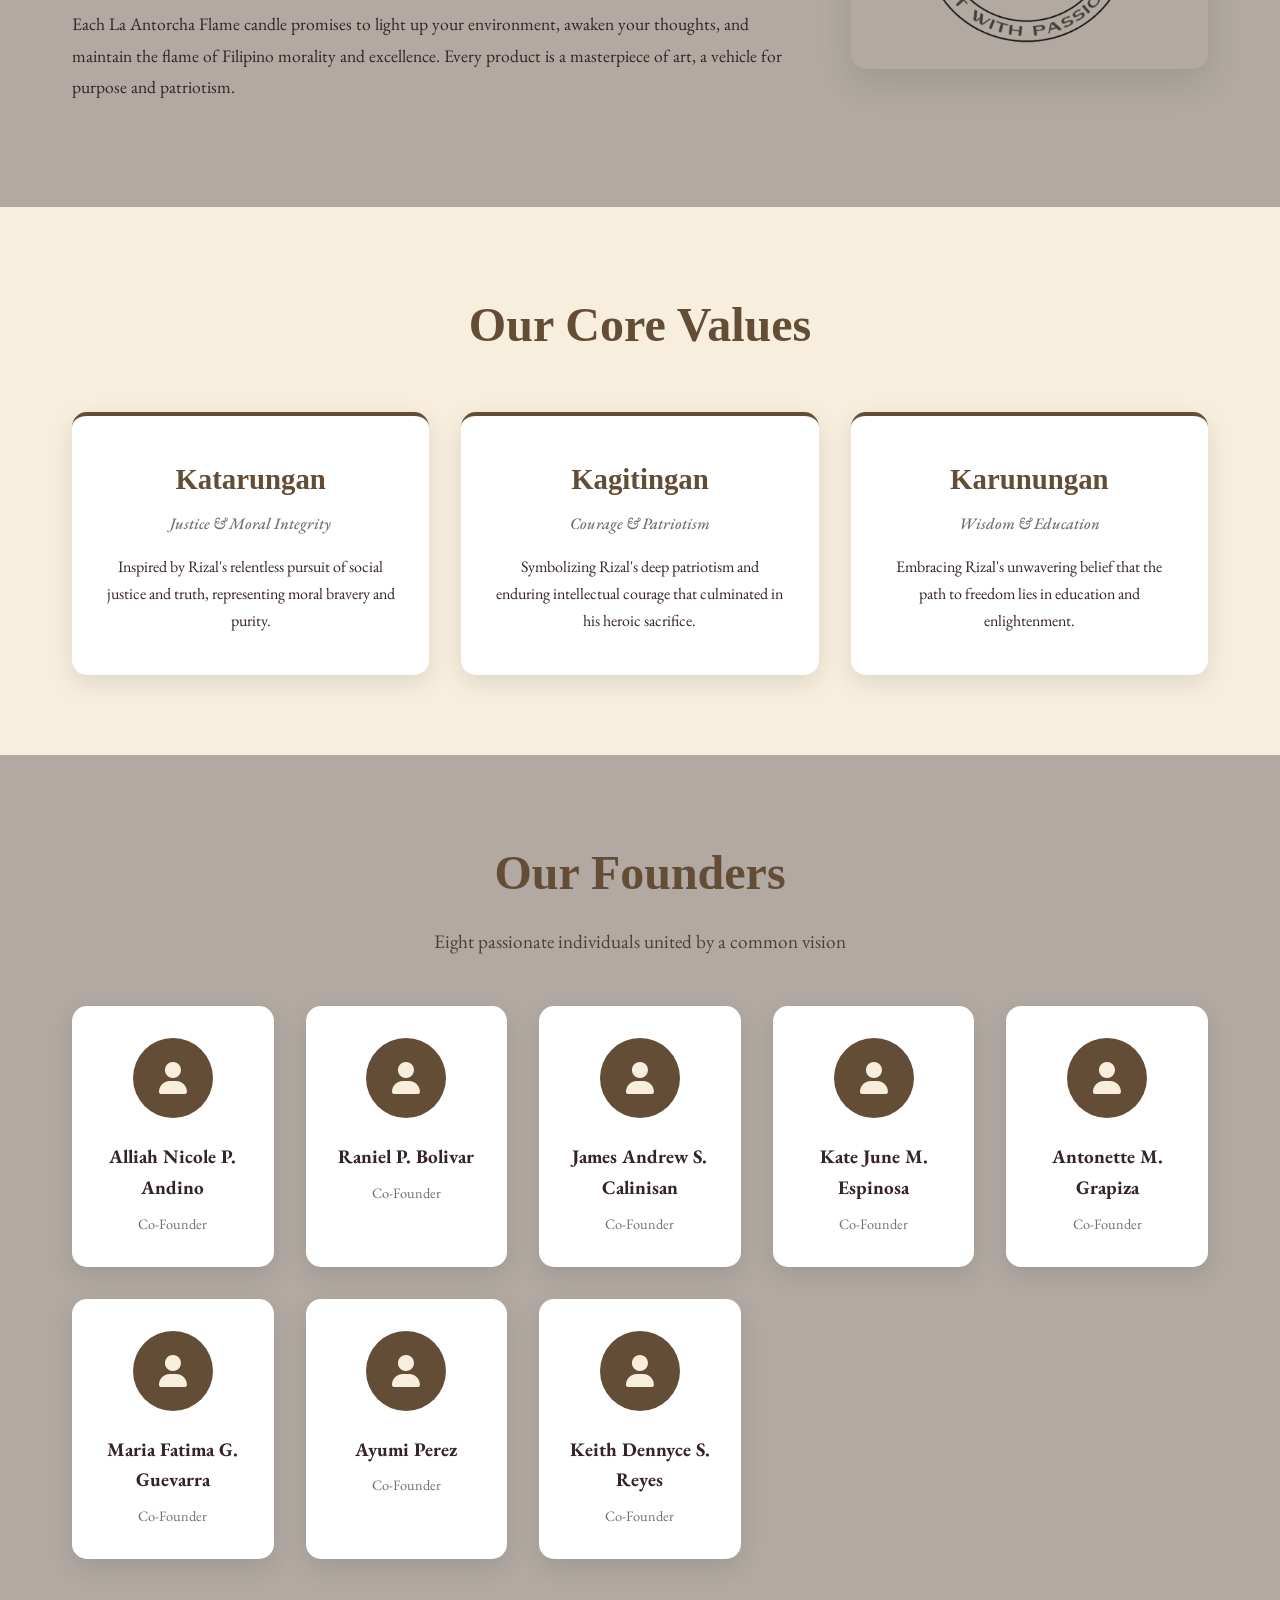
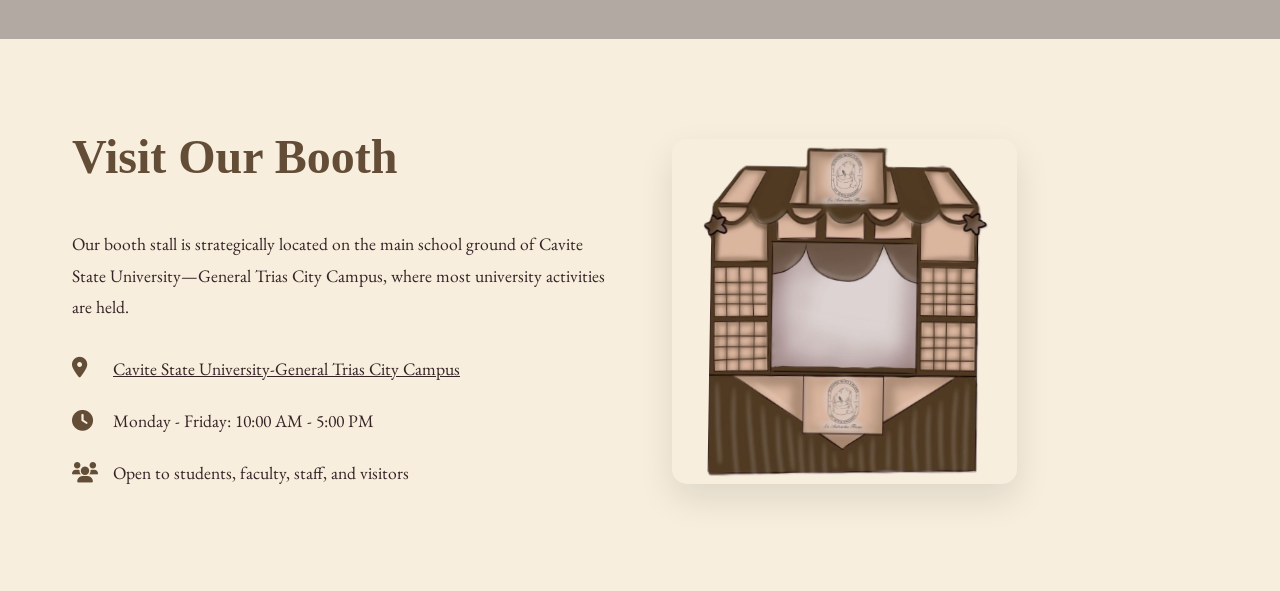
==== commit da61e71d: "I think this is good already." ====
--- a/about.html
+++ b/about.html
@@ -1,180 +1,247 @@
 <!DOCTYPE html>
 <html lang="en">
-<head>
-    <meta charset="UTF-8">
+  <head>
+    <meta charset="UTF-8" />
     <meta name="theme-color" content="#5c2f2d" />
-    <meta name="viewport" content="width=device-width, initial-scale=1.0">
+    <meta name="viewport" content="width=device-width, initial-scale=1.0" />
     <link rel="icon" type="image/x-icon" href="assets/images/logo.ico" />
     <title>About Us - La Antorcha Flame</title>
-    <link rel="stylesheet" href="styles/about-style.css">
-    <link rel="stylesheet" href="styles/header-style.css">
-    <link rel="stylesheet" href="https://cdnjs.cloudflare.com/ajax/libs/font-awesome/6.0.0/css/all.min.css">
-    <link href="https://fonts.googleapis.com/css2?family=EB+Garamond:ital,wght@0,400..800;1,400..800&display=swap" rel="stylesheet">
-    <link href="https://db.onlinewebfonts.com/c/80556710521d23086f530e782e89b377?family=Shelley+Script+LT+W01" rel="stylesheet">
-</head>
-<body>
+    <link rel="stylesheet" href="styles/about-style.css" />
+    <link rel="stylesheet" href="styles/header-style.css" />
+    <link
+      rel="stylesheet"
+      href="https://cdnjs.cloudflare.com/ajax/libs/font-awesome/6.0.0/css/all.min.css"
+    />
+    <link
+      href="https://fonts.googleapis.com/css2?family=EB+Garamond:ital,wght@0,400..800;1,400..800&display=swap"
+      rel="stylesheet"
+    />
+    <link
+      href="https://db.onlinewebfonts.com/c/80556710521d23086f530e782e89b377?family=Shelley+Script+LT+W01"
+      rel="stylesheet"
+    />
+  </head>
+  <body>
     <iframe src="header.html" width="100%"></iframe>
 
     <main class="about-main">
-        <section class="about-hero">
-            <div class="hero-content">
-                <h1>Our Story</h1>
-                <p>Illuminating Filipino heritage through the art of candle making</p>
-            </div>
-        </section>
-
-        <section class="mission-vision">
-            <div class="container">
-                <div class="mv-grid">
-                    <div class="mv-card">
-                        <div class="mv-icon">
-                            <i class="fas fa-eye"></i>
-                        </div>
-                        <h3>Our Vision</h3>
-                        <p>La Antorcha Flame envisions itself to be a Filipino brand that integrates cultural heritage with modern craftsmanship in the candle-making industry. Through continuous innovation and sustainable practices, Scent-sational Kindle desires to illuminate homes and hearts while serving as a lasting symbol of hope and inspiration for generations to come.</p>
-                    </div>
-                    <div class="mv-card">
-                        <div class="mv-icon">
-                            <i class="fas fa-bullseye"></i>
-                        </div>
-                        <h3>Our Mission</h3>
-                        <p>The mission of La Antorcha Flame is to produce budget-friendly and high-quality scented candles inspired by the values of Jose Rizal. Each candle aims to ignite national pride, promote Filipino artistry, and create an atmosphere of reflection, enlightenment, and encouragement, as Rizal's values continue to light the Filipino spirit.</p>
-                    </div>
+      <section class="about-hero">
+        <div class="hero-content">
+          <h1>Our Story</h1>
+          <p>Illuminating Filipino heritage through the art of candle making</p>
+        </div>
+      </section>
+
+      <section class="mission-vision">
+        <div class="container">
+          <div class="mv-grid">
+            <div class="mv-card">
+              <div class="mv-icon">
+                <i class="fas fa-eye"></i>
+              </div>
+              <h3>Our Vision</h3>
+              <p>
+                La Antorcha Flame envisions itself to be a Filipino brand that
+                integrates cultural heritage with modern craftsmanship in the
+                candle-making industry. Through continuous innovation and
+                sustainable practices, Scent-sational Kindle desires to
+                illuminate homes and hearts while serving as a lasting symbol of
+                hope and inspiration for generations to come.
+              </p>
+            </div>
+            <div class="mv-card">
+              <div class="mv-icon">
+                <i class="fas fa-bullseye"></i>
+              </div>
+              <h3>Our Mission</h3>
+              <p>
+                The mission of La Antorcha Flame is to produce budget-friendly
+                and high-quality scented candles inspired by the values of Jose
+                Rizal. Each candle aims to ignite national pride, promote
+                Filipino artistry, and create an atmosphere of reflection,
+                enlightenment, and encouragement, as Rizal's values continue to
+                light the Filipino spirit.
+              </p>
+            </div>
+          </div>
+        </div>
+      </section>
+
+      <section class="our-story">
+        <div class="container">
+          <div class="story-content">
+            <div class="story-text">
+              <h2>La Antorcha Flame</h2>
+              <p>
+                La Antorcha Flame (The Torch Flame) offers a premium scented
+                candle brand that integrates the moral and intellectual legacy
+                of Dr. Jose Rizal, the national hero of the Philippines, into
+                sensory delights. The business provides a meaningful process
+                rather than just selling scented candles.
+              </p>
+              <p>
+                Lighting one of our candles is a symbol of our dedication to the
+                principles of social responsibility, patriotism, and
+                self-improvement that characterized Rizal's life. We use
+                high-quality, sustainable materials that ensure a clean burn
+                deserving of its honorable inspiration.
+              </p>
+              <p>
+                Each La Antorcha Flame candle promises to light up your
+                environment, awaken your thoughts, and maintain the flame of
+                Filipino morality and excellence. Every product is a masterpiece
+                of art, a vehicle for purpose and patriotism.
+              </p>
+            </div>
+            <div class="story-image">
+              <img
+                src="assets/images/logo-bg.png"
+                alt="La Antorcha Flame Logo"
+              />
+            </div>
+          </div>
+        </div>
+      </section>
+
+      <section class="values">
+        <div class="container">
+          <h2>Our Core Values</h2>
+          <div class="values-grid">
+            <div class="value-card">
+              <h3>Katarungan</h3>
+              <p class="value-desc">Justice & Moral Integrity</p>
+              <p>
+                Inspired by Rizal's relentless pursuit of social justice and
+                truth, representing moral bravery and purity.
+              </p>
+            </div>
+            <div class="value-card">
+              <h3>Kagitingan</h3>
+              <p class="value-desc">Courage & Patriotism</p>
+              <p>
+                Symbolizing Rizal's deep patriotism and enduring intellectual
+                courage that culminated in his heroic sacrifice.
+              </p>
+            </div>
+            <div class="value-card">
+              <h3>Karunungan</h3>
+              <p class="value-desc">Wisdom & Education</p>
+              <p>
+                Embracing Rizal's unwavering belief that the path to freedom
+                lies in education and enlightenment.
+              </p>
+            </div>
+          </div>
+        </div>
+      </section>
+
+      <section class="team">
+        <div class="container">
+          <h2>Our Founders</h2>
+          <p class="team-subtitle">
+            Eight passionate individuals united by a common vision
+          </p>
+          <div class="team-grid">
+            <div class="team-member">
+              <div class="member-avatar">
+                <i class="fas fa-user"></i>
+              </div>
+              <h4>Alliah Nicole P. Andino</h4>
+              <p>Co-Founder</p>
+            </div>
+            <div class="team-member">
+              <div class="member-avatar">
+                <i class="fas fa-user"></i>
+              </div>
+              <h4>Raniel P. Bolivar</h4>
+              <p>Co-Founder</p>
+            </div>
+            <div class="team-member">
+              <div class="member-avatar">
+                <i class="fas fa-user"></i>
+              </div>
+              <h4>James Andrew S. Calinisan</h4>
+              <p>Co-Founder</p>
+            </div>
+            <div class="team-member">
+              <div class="member-avatar">
+                <i class="fas fa-user"></i>
+              </div>
+              <h4>Kate June M. Espinosa</h4>
+              <p>Co-Founder</p>
+            </div>
+            <div class="team-member">
+              <div class="member-avatar">
+                <i class="fas fa-user"></i>
+              </div>
+              <h4>Antonette M. Grapiza</h4>
+              <p>Co-Founder</p>
+            </div>
+            <div class="team-member">
+              <div class="member-avatar">
+                <i class="fas fa-user"></i>
+              </div>
+              <h4>Maria Fatima G. Guevarra</h4>
+              <p>Co-Founder</p>
+            </div>
+            <div class="team-member">
+              <div class="member-avatar">
+                <i class="fas fa-user"></i>
+              </div>
+              <h4>Ayumi Perez</h4>
+              <p>Co-Founder</p>
+            </div>
+            <div class="team-member">
+              <div class="member-avatar">
+                <i class="fas fa-user"></i>
+              </div>
+              <h4>Keith Dennyce S. Reyes</h4>
+              <p>Co-Founder</p>
+            </div>
+          </div>
+        </div>
+      </section>
+
+      <section class="location">
+        <div class="container">
+          <div class="location-content">
+            <div class="location-text">
+              <h2>Visit Our Booth</h2>
+              <p>
+                Our booth stall is strategically located on the main school
+                ground of Cavite State University—General Trias City Campus,
+                where most university activities are held.
+              </p>
+              <div class="location-details">
+                <div class="detail-item">
+                  <i class="fas fa-map-marker-alt"></i>
+                  <span
+                    ><a
+                      href="https://maps.app.goo.gl/ERkqHiTruerLSbaC7"
+                      target="_blank"
+                      >Cavite State University-General Trias City Campus</a
+                    ></span
+                  >
                 </div>
-            </div>
-        </section>
-
-        <section class="our-story">
-            <div class="container">
-                <div class="story-content">
-                    <div class="story-text">
-                        <h2>La Antorcha Flame</h2>
-                        <p>La Antorcha Flame (The Torch Flame) offers a premium scented candle brand that integrates the moral and intellectual legacy of Dr. Jose Rizal, the national hero of the Philippines, into sensory delights. The business provides a meaningful process rather than just selling scented candles.</p>
-                        <p>Lighting one of our candles is a symbol of our dedication to the principles of social responsibility, patriotism, and self-improvement that characterized Rizal's life. We use high-quality, sustainable materials that ensure a clean burn deserving of its honorable inspiration.</p>
-                        <p>Each La Antorcha Flame candle promises to light up your environment, awaken your thoughts, and maintain the flame of Filipino morality and excellence. Every product is a masterpiece of art, a vehicle for purpose and patriotism.</p>
-                    </div>
-                    <div class="story-image">
-                        <img src="assets/images/logo-bg.png" alt="La Antorcha Flame Logo">
-                    </div>
+                <div class="detail-item">
+                  <i class="fas fa-clock"></i>
+                  <span>Monday - Friday: 10:00 AM - 5:00 PM</span>
                 </div>
-            </div>
-        </section>
-
-        <section class="values">
-            <div class="container">
-                <h2>Our Core Values</h2>
-                <div class="values-grid">
-                    <div class="value-card">
-                        <h3>Katarungan</h3>
-                        <p class="value-desc">Justice & Moral Integrity</p>
-                        <p>Inspired by Rizal's relentless pursuit of social justice and truth, representing moral bravery and purity.</p>
-                    </div>
-                    <div class="value-card">
-                        <h3>Kagitingan</h3>
-                        <p class="value-desc">Courage & Patriotism</p>
-                        <p>Symbolizing Rizal's deep patriotism and enduring intellectual courage that culminated in his heroic sacrifice.</p>
-                    </div>
-                    <div class="value-card">
-                        <h3>Karunungan</h3>
-                        <p class="value-desc">Wisdom & Education</p>
-                        <p>Embracing Rizal's unwavering belief that the path to freedom lies in education and enlightenment.</p>
-                    </div>
+                <div class="detail-item">
+                  <i class="fas fa-users"></i>
+                  <span>Open to students, faculty, staff, and visitors</span>
                 </div>
-            </div>
-        </section>
-
-        <section class="team">
-            <div class="container">
-                <h2>Our Founders</h2>
-                <p class="team-subtitle">Eight passionate individuals united by a common vision</p>
-                <div class="team-grid">
-                    <div class="team-member">
-                        <div class="member-avatar">
-                            <i class="fas fa-user"></i>
-                        </div>
-                        <h4>Alliah Nicole P. Andino</h4>
-                        <p>Co-Founder</p>
-                    </div>
-                    <div class="team-member">
-                        <div class="member-avatar">
-                            <i class="fas fa-user"></i>
-                        </div>
-                        <h4>Raniel P. Bolivar</h4>
-                        <p>Co-Founder</p>
-                    </div>
-                    <div class="team-member">
-                        <div class="member-avatar">
-                            <i class="fas fa-user"></i>
-                        </div>
-                        <h4>James Andrew S. Calinisan</h4>
-                        <p>Co-Founder</p>
-                    </div>
-                    <div class="team-member">
-                        <div class="member-avatar">
-                            <i class="fas fa-user"></i>
-                        </div>
-                        <h4>Kate June M. Espinosa</h4>
-                        <p>Co-Founder</p>
-                    </div>
-                    <div class="team-member">
-                        <div class="member-avatar">
-                            <i class="fas fa-user"></i>
-                        </div>
-                        <h4>Antonette M. Grapiza</h4>
-                        <p>Co-Founder</p>
-                    </div>
-                    <div class="team-member">
-                        <div class="member-avatar">
-                            <i class="fas fa-user"></i>
-                        </div>
-                        <h4>Maria Fatima G. Guevarra</h4>
-                        <p>Co-Founder</p>
-                    </div>
-                    <div class="team-member">
-                        <div class="member-avatar">
-                            <i class="fas fa-user"></i>
-                        </div>
-                        <h4>Ayumi Perez</h4>
-                        <p>Co-Founder</p>
-                    </div>
-                    <div class="team-member">
-                        <div class="member-avatar">
-                            <i class="fas fa-user"></i>
-                        </div>
-                        <h4>Keith Dennyce S. Reyes</h4>
-                        <p>Co-Founder</p>
-                    </div>
-                </div>
-            </div>
-        </section>
-
-        <section class="location">
-            <div class="container">
-                <div class="location-content">
-                    <div class="location-text">
-                        <h2>Visit Our Booth</h2>
-                        <p>Our booth stall is strategically located on the main school ground of Cavite State University—General Trias City Campus, where most university activities are held.</p>
-                        <div class="location-details">
-                            <div class="detail-item">
-                                <i class="fas fa-map-marker-alt"></i>
-                                <span>Cavite State University - General Trias City Campus</span>
-                            </div>
-                            <div class="detail-item">
-                                <i class="fas fa-clock"></i>
-                                <span>Monday - Friday: 10:00 AM - 5:00 PM</span>
-                            </div>
-                            <div class="detail-item">
-                                <i class="fas fa-users"></i>
-                                <span>Open to students, faculty, staff, and visitors</span>
-                            </div>
-                        </div>
-                    </div>
-                    <div class="location-image">
-                        <img src="assets/images/booth.png" alt="La Antorcha Flame Booth">
-                    </div>
-                </div>
-            </div>
-        </section>
+              </div>
+            </div>
+            <div class="location-image">
+              <img
+                src="assets/images/booth.png"
+                alt="La Antorcha Flame Booth"
+              />
+            </div>
+          </div>
+        </div>
+      </section>
     </main>
-</body>
-</html>+  </body>
+</html>
--- a/styles/about-style.css
+++ b/styles/about-style.css
@@ -273,6 +273,15 @@
     align-items: center;
 }
 
+.location-details a {
+  color: var(--dark-color-font);
+  transition: all 0.3s ease;
+}
+
+.location-details a:hover {
+  color: #756d6e;
+}
+
 .location-text h2 {
     font-family: "Shelley Script LT W01", serif;
     font-size: 3rem;
